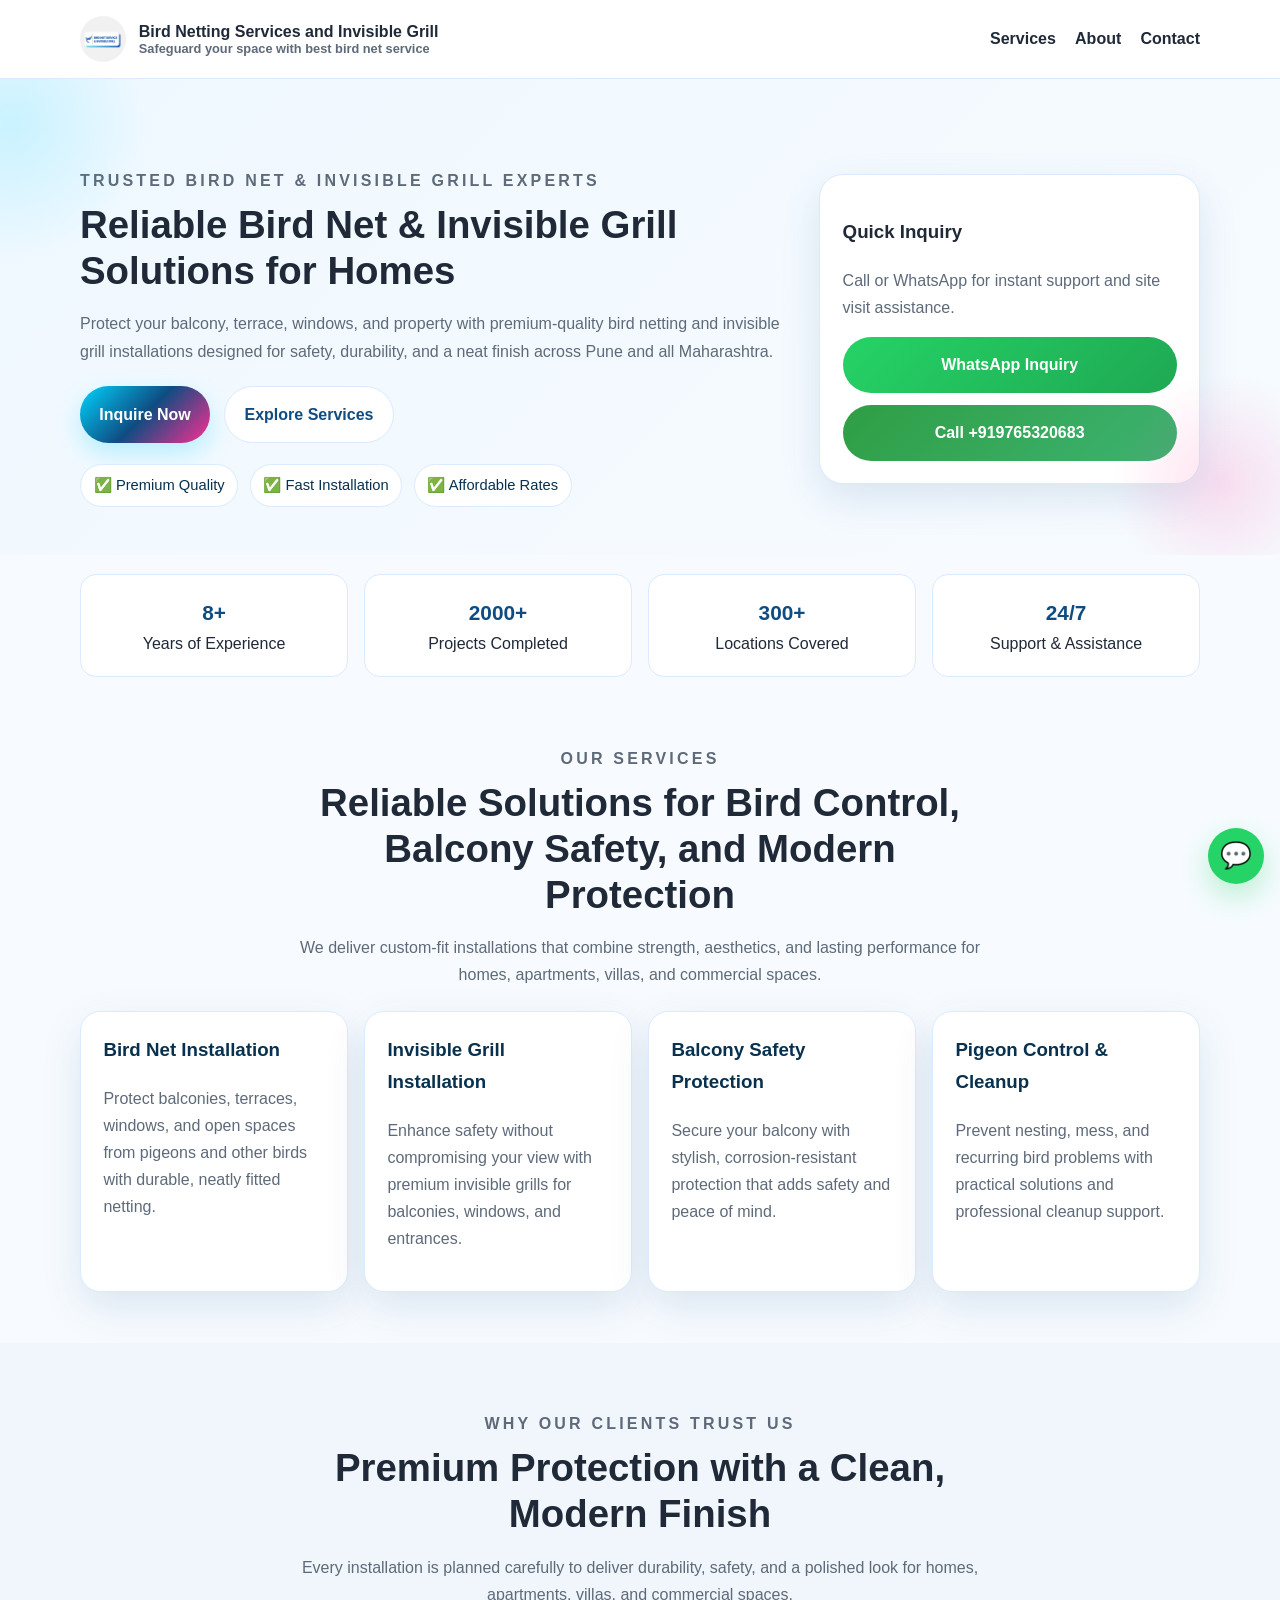
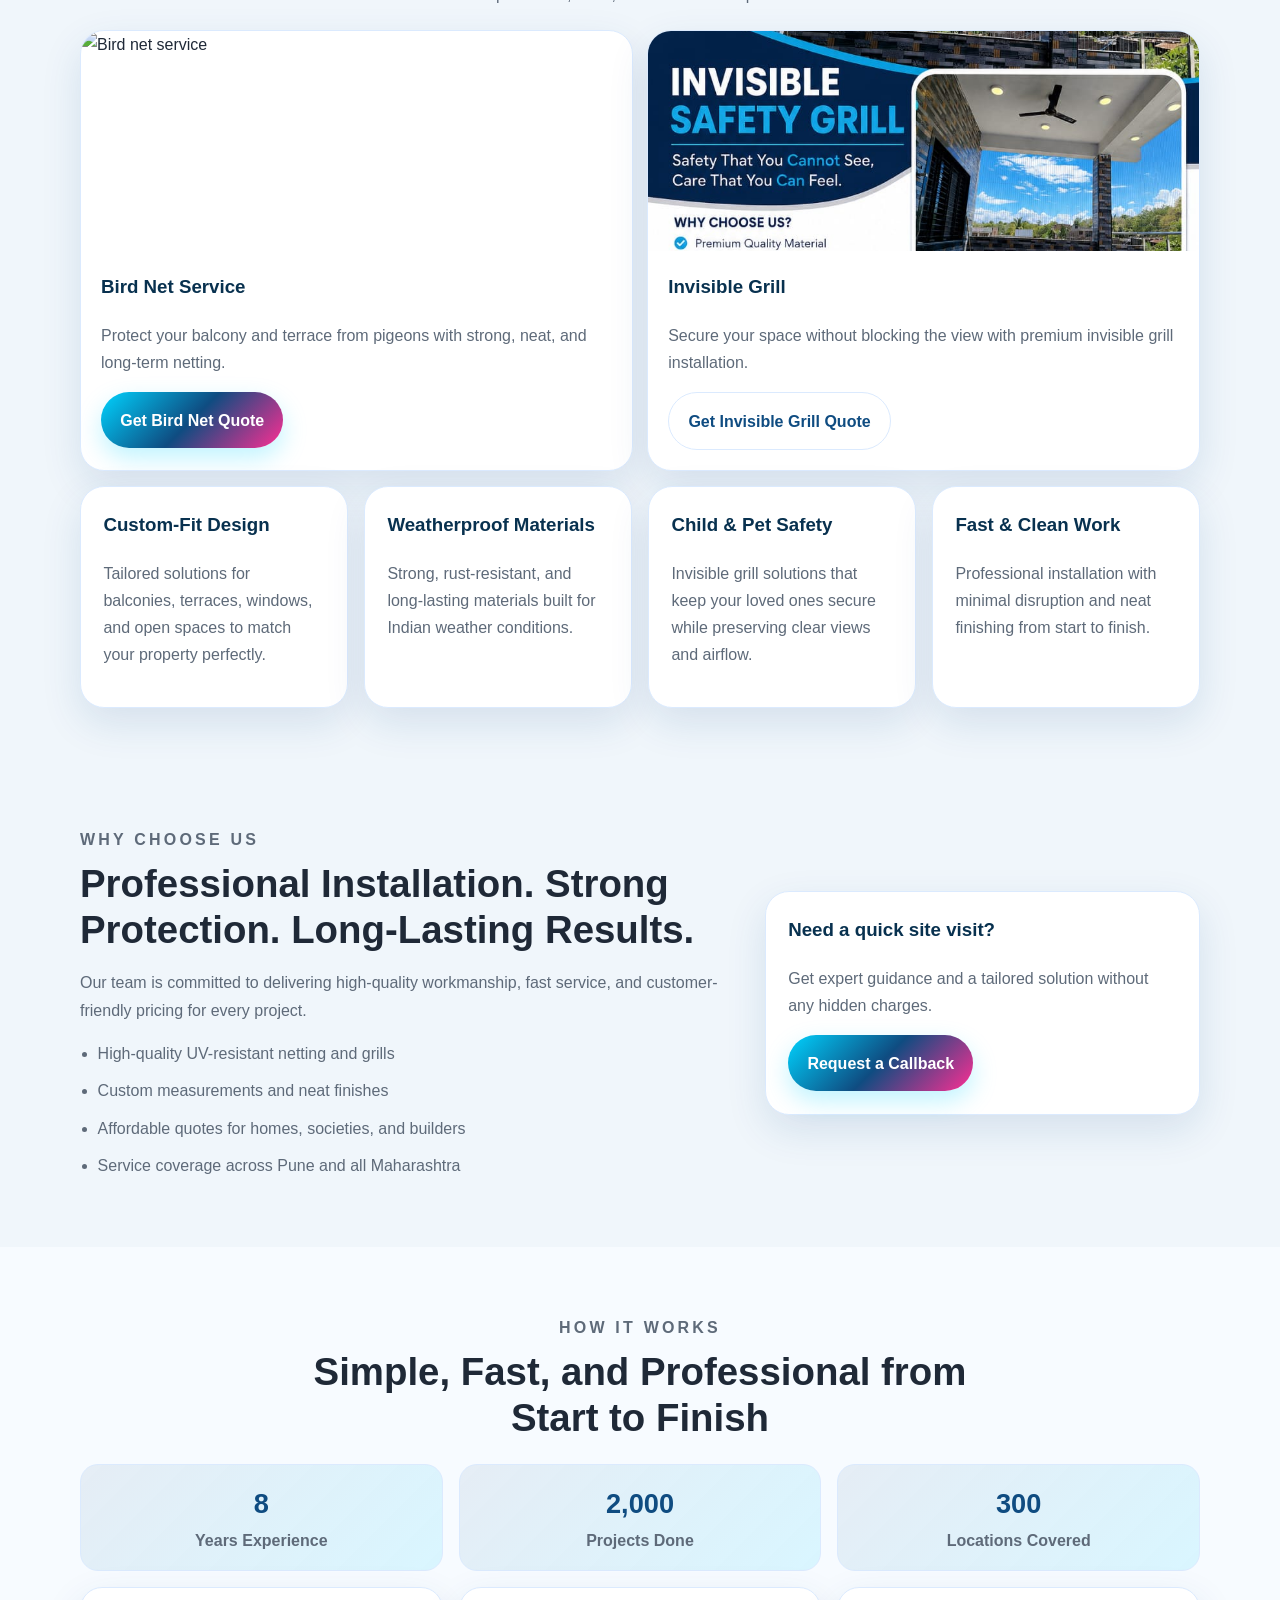
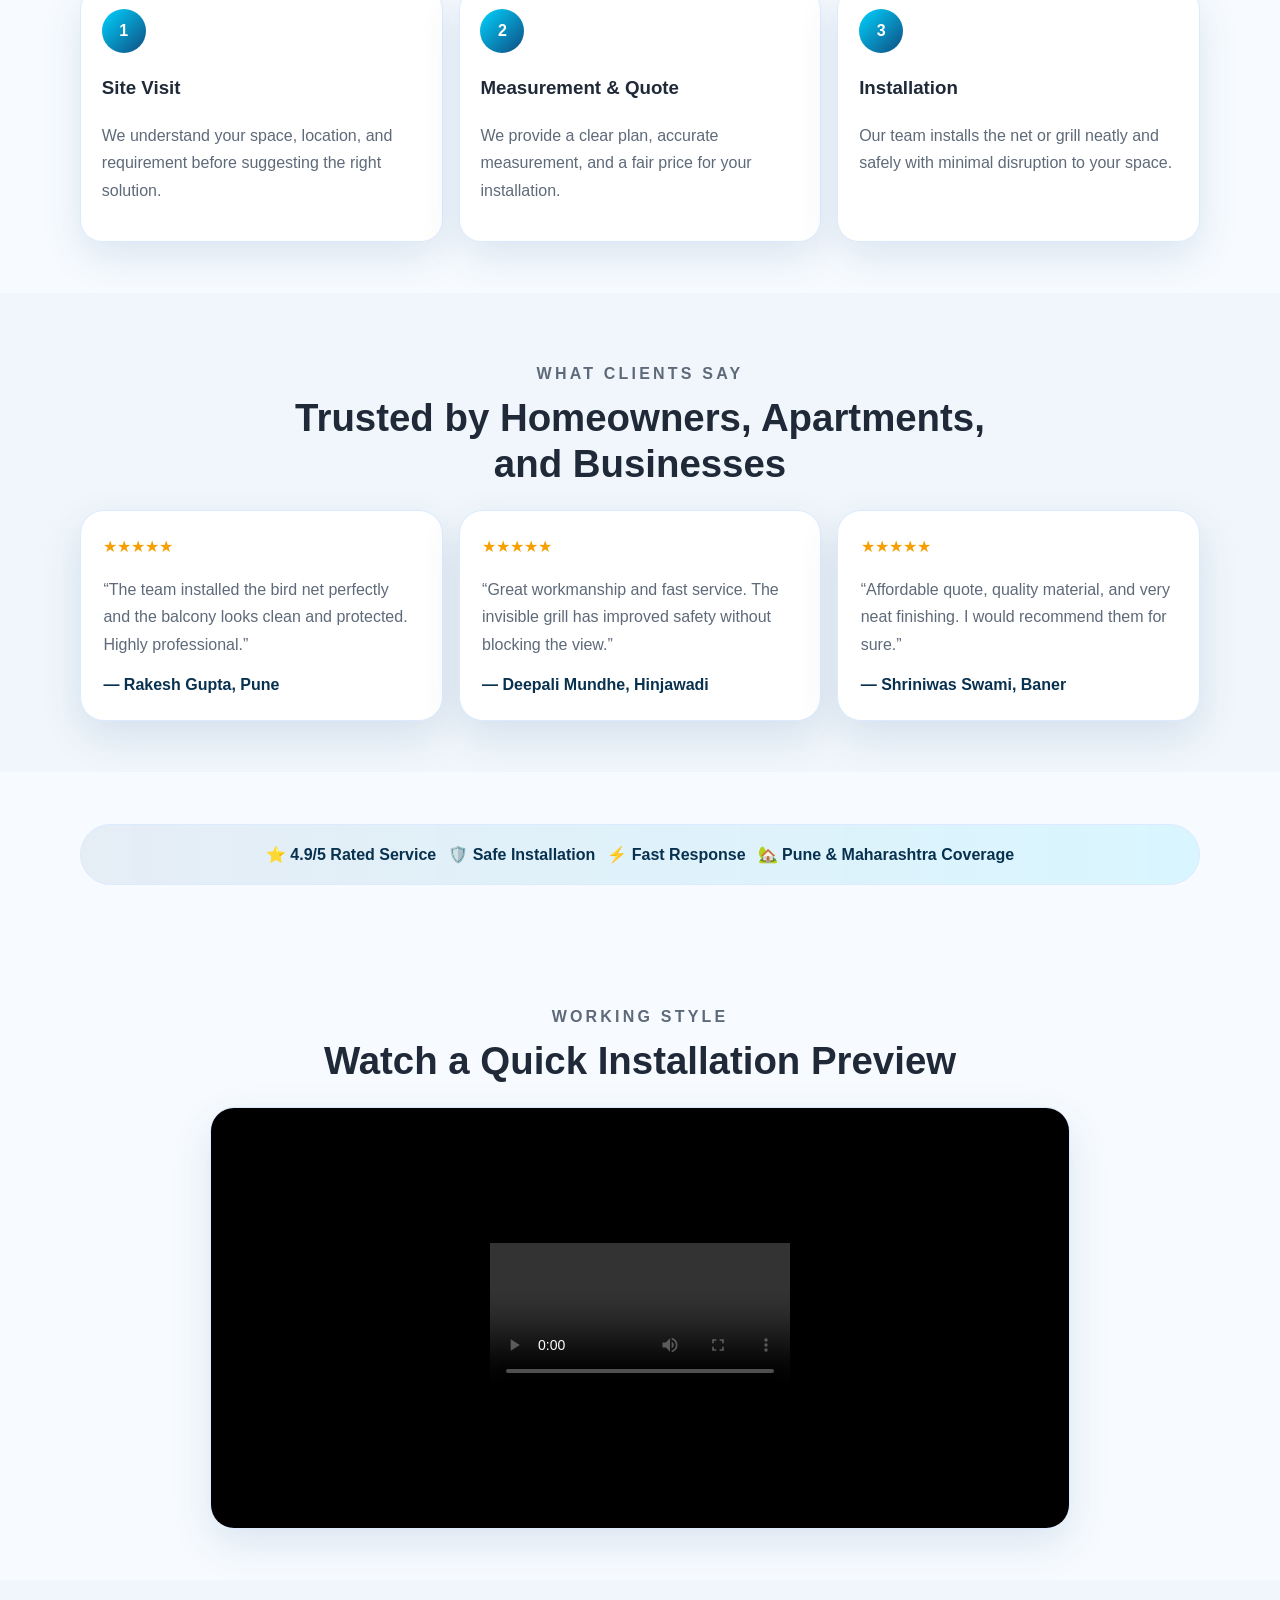
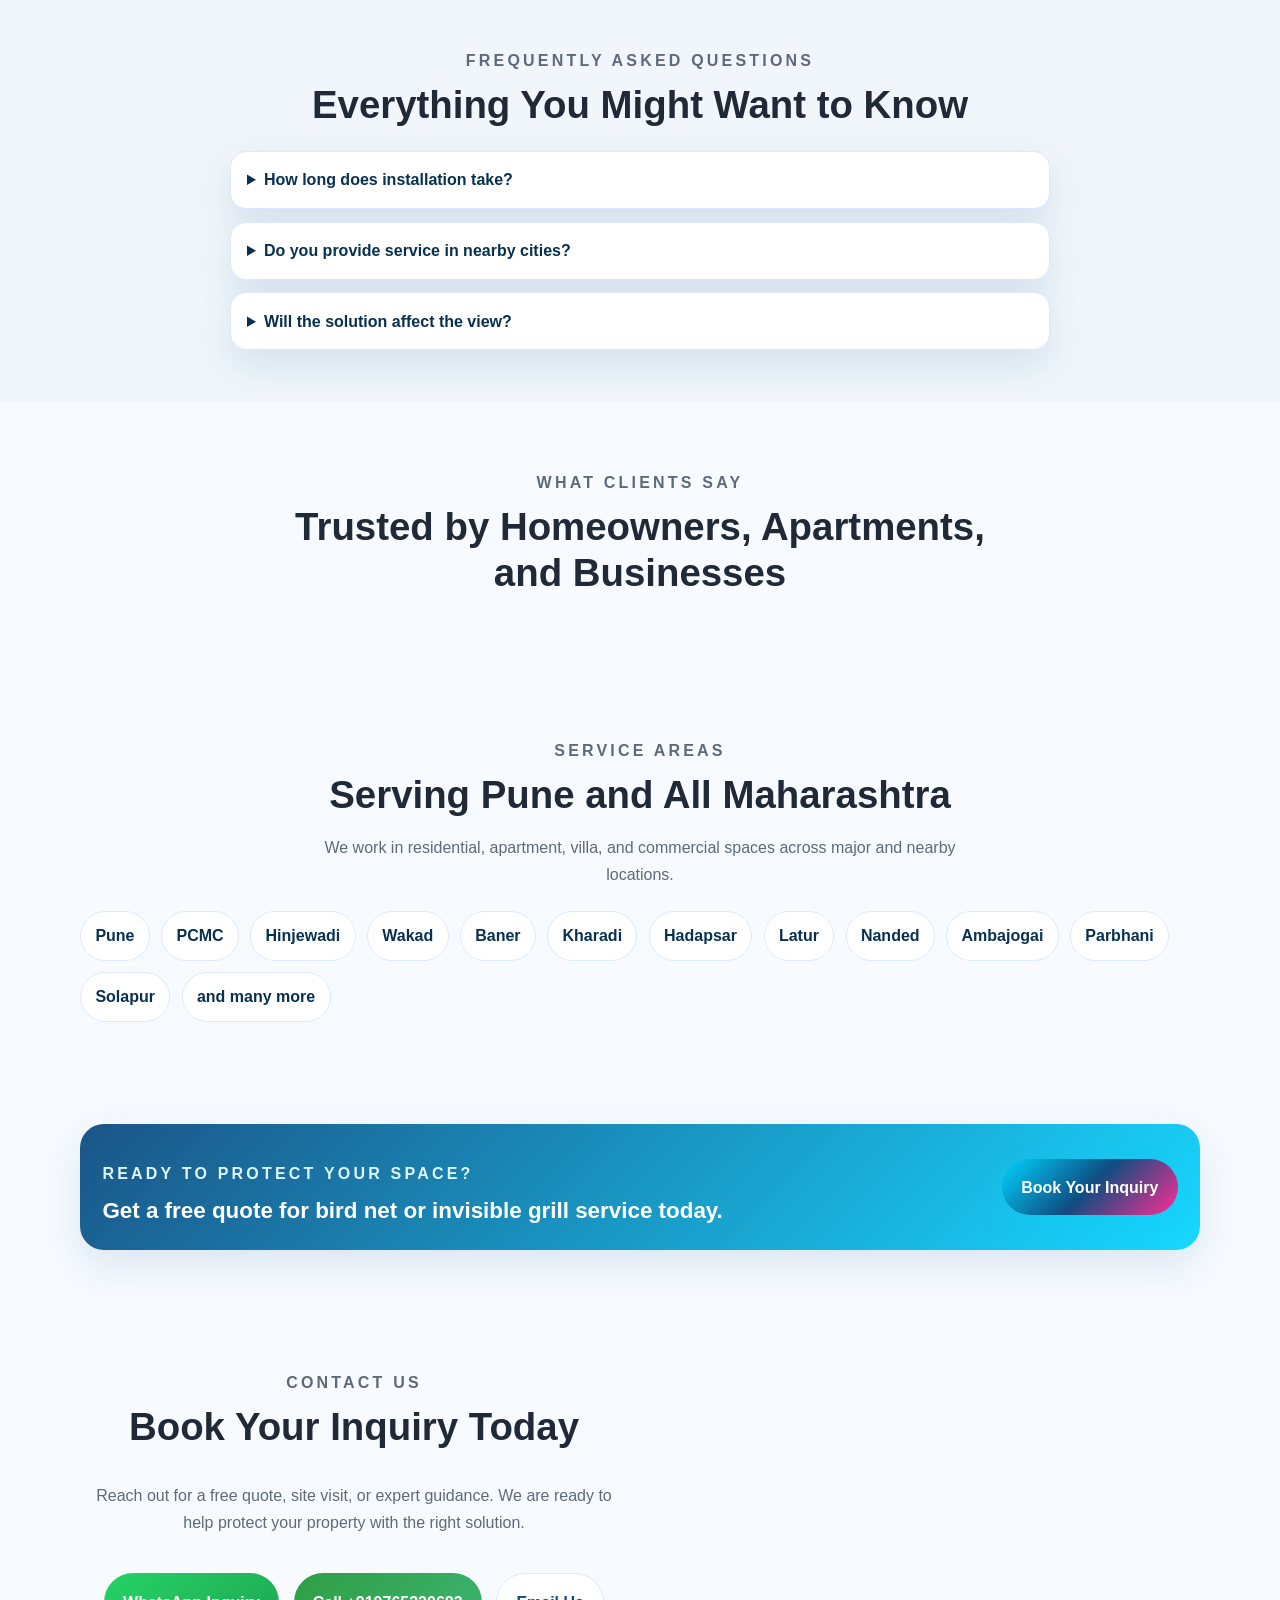
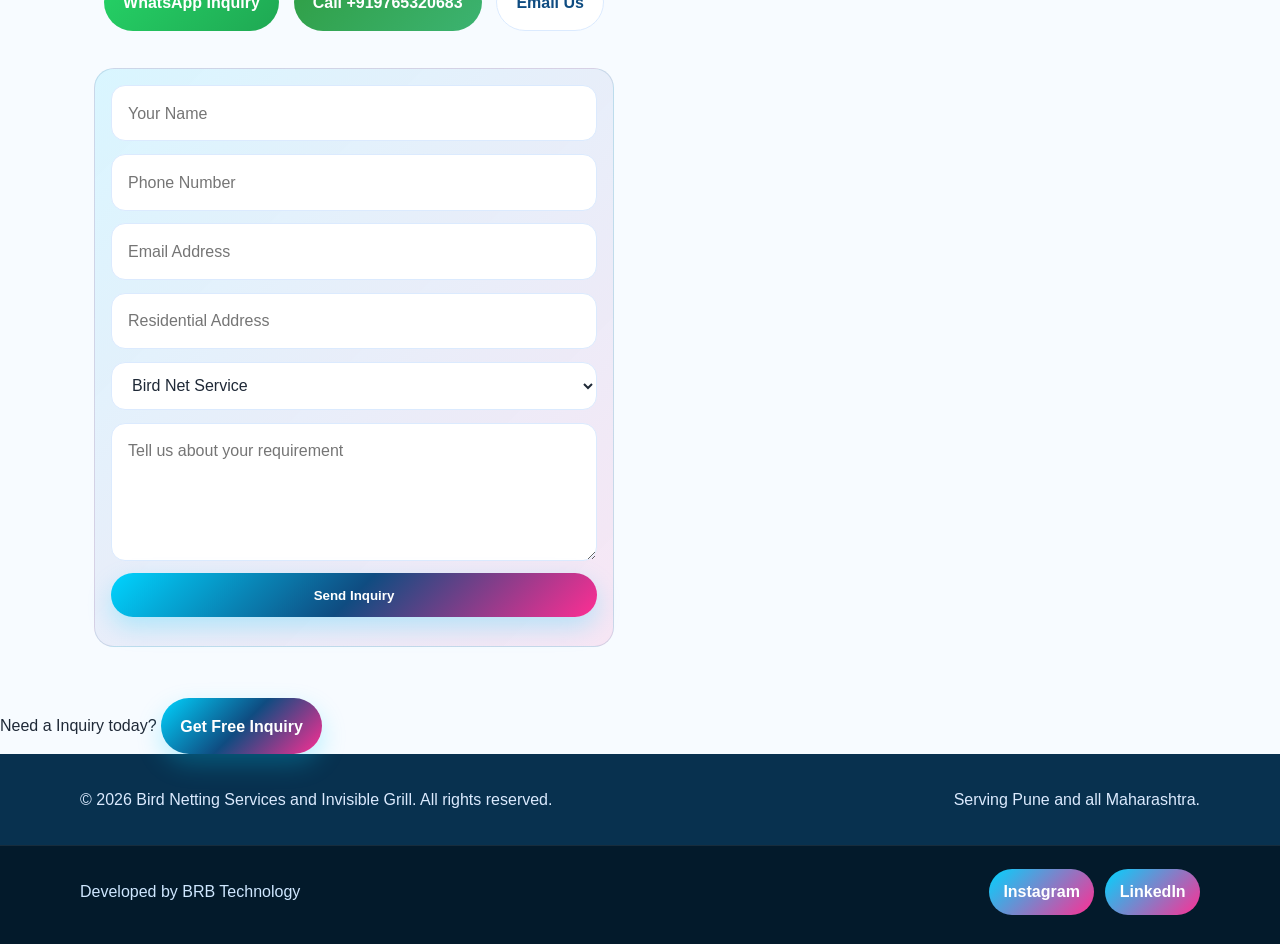
==== index.html @ 7aa19bd2 "Add files via upload" ====
<!DOCTYPE html>
<html lang="en">
  <head>
    <meta charset="UTF-8" />
    <meta name="viewport" content="width=device-width, initial-scale=1.0" />
    <meta
      name="description"
      content="Professional Bird Net Services and Invisible Grill Services in Pune and all Maharashtra. Safe, durable, and affordable bird control and balcony protection solutions."
    />
    <meta
      name="keywords"
      content="bird net services pune, invisible grill services pune, bird netting, invisible grill, pigeon control, balcony safety, maharashtra"
    />
    <meta name="theme-color" content="#0f4c81" />
    <link rel="canonical" href="https://yourbusiness.com/" />
    <title>Bird Net & Invisible Grill Services in Pune | Safe Balcony & Property Protection</title>
    <link rel="stylesheet" href="styles.css" />
    <script type="application/ld+json">
      {
        "@context": "https://schema.org",
        "@type": "LocalBusiness",
        "name": "Bird Netting Services and Invisible Grill",
        "description": "Professional bird net and invisible grill services for homes, apartments, balconies, and commercial properties in Pune and across Maharashtra.",
        "url": "https://birdnetservices.com/",
        "telephone": "+919765320683",
        "areaServed": ["Pune", "Maharashtra"],
        "serviceType": ["Bird Net Services", "Invisible Grill Services", "Balcony Safety", "Pigeon Control"],
        "address": {
          "@type": "Indigo Wing flat no.410,Prism City Charholi Bk. Pune",
          "addressLocality": "Pune",
          "addressRegion": "Maharashtra",
          "addressCountry": "India"
        }
      }
    </script>
  </head>
  <body>
    <header class="site-header">
      <div class="container nav-wrap">
        <a href="#home" class="brand">
          <span class="brand-logo">
    <img src="images/logo.jpeg" alt="Bird Net Service & Invisible Grill Logo" style="max-height: 50px; width: auto;">
</span>
          <span>
            <strong data-company-name>Bird Netting Services and Invisible Grill</strong>
            <small data-company-tagline>Safeguard your space with best bird net service</small>
          </span>
        </a>
        <button class="nav-toggle" aria-label="Toggle navigation" aria-expanded="false">
          <span></span><span></span><span></span>
        </button>
        <nav class="site-nav">
          <a class="nav-link" href="services.html">Services</a>
          <a class="nav-link" href="about.html">About</a>
          <a class="nav-link" href="#contact">Contact</a>
        </nav>
      </div>
    </header>

    <main id="home">
      <section class="hero">
        <div class="container hero-grid">
          <div class="hero-content">
            <p class="eyebrow">Trusted Bird Net & Invisible Grill Experts</p>
            <h1>Reliable Bird Net & Invisible Grill Solutions for Homes</h1>
            <p>
              Protect your balcony, terrace, windows, and property with premium-quality bird netting and invisible grill installations designed for safety, durability, and a neat finish across Pune and all Maharashtra.
            </p>
            <div class="hero-actions">
              <a class="btn btn-primary" href="#contact">Inquire Now</a>
              <a class="btn btn-secondary" href="#services">Explore Services</a>
            </div>
            <div class="hero-badges">
              <span>✅ Premium Quality</span>
              <span>✅ Fast Installation</span>
              <span>✅ Affordable Rates</span>
            </div>
          </div>
          <div class="hero-card">
            <h3>Quick Inquiry</h3>
            <p>Call or WhatsApp for instant support and site visit assistance.</p>
            <div class="hero-cta-stack">
              <a class="btn btn-whatsapp" href="https://wa.link/309zy7" data-whatsapp-link>WhatsApp Inquiry</a>
              <a class="btn btn-call" href="tel:+919765320683" data-phone-link>Call Now</a>
            </div>
          </div>
        </div>
      </section>

      <section class="stats">
        <div class="container stats-grid">
          <div>
            <strong>8+</strong>
            <span>Years of Experience</span>
          </div>
          <div>
            <strong>2000+</strong>
            <span>Projects Completed</span>
          </div>
          <div>
            <strong>300+</strong>
            <span>Locations Covered</span>
          </div>
          <div>
            <strong>24/7</strong>
            <span>Support & Assistance</span>
          </div>
        </div>
      </section>

      <section class="section" id="services">
        <div class="container">
          <div class="section-head">
            <p class="eyebrow">Our Services</p>
            <h2>Reliable Solutions for Bird Control, Balcony Safety, and Modern Protection</h2>
            <p>We deliver custom-fit installations that combine strength, aesthetics, and lasting performance for homes, apartments, villas, and commercial spaces.</p>
          </div>
          <div class="card-grid">
            <article class="card">
              <h3>Bird Net Installation</h3>
              <p>Protect balconies, terraces, windows, and open spaces from pigeons and other birds with durable, neatly fitted netting.</p>
            </article>
            <article class="card">
              <h3>Invisible Grill Installation</h3>
              <p>Enhance safety without compromising your view with premium invisible grills for balconies, windows, and entrances.</p>
            </article>
            <article class="card">
              <h3>Balcony Safety Protection</h3>
              <p>Secure your balcony with stylish, corrosion-resistant protection that adds safety and peace of mind.</p>
            </article>
            <article class="card">
              <h3>Pigeon Control & Cleanup</h3>
              <p>Prevent nesting, mess, and recurring bird problems with practical solutions and professional cleanup support.</p>
            </article>
          </div>
        </div>
      </section>

      <section class="section alt-bg" id="benefits">
        <div class="container">
          <div class="section-head">
            <p class="eyebrow">Why Our Clients Trust Us</p>
            <h2>Premium Protection with a Clean, Modern Finish</h2>
            <p>Every installation is planned carefully to deliver durability, safety, and a polished look for homes, apartments, villas, and commercial spaces.</p>
          </div>
          <div class="promo-grid">
            <article class="promo-card">
              <img src="images/bird4.jprg" alt="Bird net service" />
              <div class="promo-body">
                <h3>Bird Net Service</h3>
                <p>Protect your balcony and terrace from pigeons with strong, neat, and long-term netting.</p>
                <a class="btn btn-primary action-link" href="#contact">Get Bird Net Quote</a>
              </div>
            </article>
            <article class="promo-card">
              <img src="images/invisible4.jpeg" alt="Invisible grill service" />
              <div class="promo-body">
                <h3>Invisible Grill</h3>
                <p>Secure your space without blocking the view with premium invisible grill installation.</p>
                <a class="btn btn-secondary action-link" href="#contact">Get Invisible Grill Quote</a>
              </div>
            </article>
          </div>
          <div class="benefit-grid">
            <article class="benefit-card">
              <h3>Custom-Fit Design</h3>
              <p>Tailored solutions for balconies, terraces, windows, and open spaces to match your property perfectly.</p>
            </article>
            <article class="benefit-card">
              <h3>Weatherproof Materials</h3>
              <p>Strong, rust-resistant, and long-lasting materials built for Indian weather conditions.</p>
            </article>
            <article class="benefit-card">
              <h3>Child & Pet Safety</h3>
              <p>Invisible grill solutions that keep your loved ones secure while preserving clear views and airflow.</p>
            </article>
            <article class="benefit-card">
              <h3>Fast & Clean Work</h3>
              <p>Professional installation with minimal disruption and neat finishing from start to finish.</p>
            </article>
          </div>
        </div>
      </section>

      <section class="section alt-bg" id="about">
        <div class="container about-grid">
          <div>
            <p class="eyebrow">Why Choose Us</p>
            <h2>Professional Installation. Strong Protection. Long-Lasting Results.</h2>
            <p>
              Our team is committed to delivering high-quality workmanship, fast service, and customer-friendly pricing for every project.
            </p>
            <ul class="check-list">
              <li>High-quality UV-resistant netting and grills</li>
              <li>Custom measurements and neat finishes</li>
              <li>Affordable quotes for homes, societies, and builders</li>
              <li>Service coverage across Pune and all Maharashtra</li>
            </ul>
          </div>
          <div class="feature-box">
            <h3>Need a quick site visit?</h3>
            <p>Get expert guidance and a tailored solution without any hidden charges.</p>
            <a class="btn btn-primary" href="#contact">Request a Callback</a>
          </div>
        </div>
      </section>

      <section class="section">
        <div class="container">
          <div class="section-head">
            <p class="eyebrow">How It Works</p>
            <h2>Simple, Fast, and Professional from Start to Finish</h2>
          </div>
          <div class="counter-strip">
            <div class="counter-card">
              <strong data-count="8">0</strong>
              <span>Years Experience</span>
            </div>
            <div class="counter-card">
              <strong data-count="2000">0</strong>
              <span>Projects Done</span>
            </div>
            <div class="counter-card">
              <strong data-count="300">0</strong>
              <span>Locations Covered</span>
            </div>
          </div>
          <div class="steps-grid">
            <article class="step-card">
              <div class="step-number">1</div>
              <h3>Site Visit</h3>
              <p>We understand your space, location, and requirement before suggesting the right solution.</p>
            </article>
            <article class="step-card">
              <div class="step-number">2</div>
              <h3>Measurement & Quote</h3>
              <p>We provide a clear plan, accurate measurement, and a fair price for your installation.</p>
            </article>
            <article class="step-card">
              <div class="step-number">3</div>
              <h3>Installation</h3>
              <p>Our team installs the net or grill neatly and safely with minimal disruption to your space.</p>
            </article>
          </div>
        </div>
      </section>

      <section class="section alt-bg">
        <div class="container">
          <div class="section-head">
            <p class="eyebrow">What Clients Say</p>
            <h2>Trusted by Homeowners, Apartments, and Businesses</h2>
          </div>
          <div class="testimonial-grid">
            <article class="testimonial-card">
              <div class="rating">★★★★★</div>
              <p>“The team installed the bird net perfectly and the balcony looks clean and protected. Highly professional.”</p>
              <strong>— Rakesh Gupta, Pune</strong>
            </article>
            <article class="testimonial-card">
              <div class="rating">★★★★★</div>
              <p>“Great workmanship and fast service. The invisible grill has improved safety without blocking the view.”</p>
              <strong>— Deepali Mundhe, Hinjawadi</strong>
            </article>
            <article class="testimonial-card">
              <div class="rating">★★★★★</div>
              <p>“Affordable quote, quality material, and very neat finishing. I would recommend them for sure.”</p>
              <strong>— Shriniwas Swami, Baner</strong>
            </article>
          </div>
        </div>
      </section>

      <section class="section">
        <div class="container">
          <div class="trust-strip">
            <span>⭐ 4.9/5 Rated Service</span>
            <span>🛡️ Safe Installation</span>
            <span>⚡ Fast Response</span>
            <span>🏡 Pune & Maharashtra Coverage</span>
          </div>
        </div>
      </section>

      <section class="section">
        <div class="container">
          <div class="section-head">
            <p class="eyebrow">Working Style</p>
            <h2>Watch a Quick Installation Preview</h2>
          </div>
          <div class="video-card">
            <iframe src="images/invisible.mp4" title="Invisible Grill installation preview" loading="lazy" allowfullscreen></iframe>
          </div>
        </div>
      </section>

      <section class="section alt-bg">
        <div class="container">
          <div class="section-head">
            <p class="eyebrow">Frequently Asked Questions</p>
            <h2>Everything You Might Want to Know</h2>
          </div>
          <div class="faq-list">
            <details>
              <summary>How long does installation take?</summary>
              <p>Most installations are completed within a few hours depending on the size and type of property.</p>
            </details>
            <details>
              <summary>Do you provide service in nearby cities?</summary>
              <p>Yes, we serve Pune,Latur,nanded,Mumbai,ambajogai,Parbhani and multiple locations across Maharashtra.</p>
            </details>
            <details>
              <summary>Will the solution affect the view?</summary>
              <p>Our invisible grill options are designed to preserve visibility while enhancing safety and protection.</p>
            </details>
          </div>
        </div>
      </section>

      <section class="section">
        <div class="container">
          <div class="section-head">
            <p class="eyebrow">What Clients Say</p>
            <h2>Trusted by Homeowners, Apartments, and Businesses</h2>
          </div>
        </div>
      </section>

      <section class="section" id="areas">
        <div class="container">
          <div class="section-head">
            <p class="eyebrow">Service Areas</p>
            <h2>Serving Pune and All Maharashtra</h2>
            <p>We work in residential, apartment, villa, and commercial spaces across major and nearby locations.</p>
          </div>
          <div class="pill-list" role="list" aria-label="Service locations">
            <a href="https://www.google.com/maps/search/Pune+Maharashtra+India" target="_blank" rel="noopener noreferrer">Pune</a>
            <a href="https://www.google.com/maps/search/Pimpri+Chinchwad+Maharashtra+India" target="_blank" rel="noopener noreferrer">PCMC</a>
            <a href="https://www.google.com/maps/search/Hinjewadi+Pune+Maharashtra+India" target="_blank" rel="noopener noreferrer">Hinjewadi</a>
            <a href="https://www.google.com/maps/search/Wakad+Pune+Maharashtra+India" target="_blank" rel="noopener noreferrer">Wakad</a>
            <a href="https://www.google.com/maps/search/Baner+Pune+Maharashtra+India" target="_blank" rel="noopener noreferrer">Baner</a>
            <a href="https://www.google.com/maps/search/Kharadi+Pune+Maharashtra+India" target="_blank" rel="noopener noreferrer">Kharadi</a>
            <a href="https://www.google.com/maps/search/Hadapsar+Pune+Maharashtra+India" target="_blank" rel="noopener noreferrer">Hadapsar</a>
            <a href="https://www.google.com/maps/search/Latur+Maharashtra+India" target="_blank" rel="noopener noreferrer">Latur</a>
            <a href="https://www.google.com/maps/search/Nanded+Maharashtra+India" target="_blank" rel="noopener noreferrer">Nanded</a>
            <a href="https://www.google.com/maps/search/Ambajogai+Maharashtra+India" target="_blank" rel="noopener noreferrer">Ambajogai</a>
            <a href="https://www.google.com/maps/search/Parbhani+Maharashtra+India" target="_blank" rel="noopener noreferrer">Parbhani</a>
            <a href="https://www.google.com/maps/search/Solapur+Maharashtra+India" target="_blank" rel="noopener noreferrer">Solapur</a>
            <a href="https://www.google.com/maps/search/Maharashtra+India" target="_blank" rel="noopener noreferrer">and many more</a>
          </div>
        </div>
      </section>

      <section class="section">
        <div class="container">
          <div class="cta-banner">
            <div>
              <p class="eyebrow">Ready to Protect Your Space?</p>
              <h3>Get a free quote for bird net or invisible grill service today.</h3>
            </div>
            <a class="btn btn-primary" href="#contact">Book Your Inquiry</a>
          </div>
        </div>
      </section>

      <section class="section contact-section" id="contact">
        <div class="container contact-grid">
          <div class="contact-content">
            <p class="eyebrow">Contact Us</p>
            <h2>Book Your Inquiry Today</h2>
            <p>Reach out for a free quote, site visit, or expert guidance. We are ready to help protect your property with the right solution.</p>
            <div class="contact-actions">
              <a class="btn btn-whatsapp action-link" href="https://wa.link/309zy7" data-whatsapp-link>WhatsApp Inquiry</a>
              <a class="btn btn-call action-link" href="tel:+919765320683" data-phone-link>Call Now</a>
              <a class="btn btn-secondary action-link" href="mailto:absbirdnetting@gmail.com" data-email-link>Email Us</a>
            </div>
            <form class="inquiry-form" id="inquiry-form">
              <input type="text" name="name" placeholder="Your Name" required />
              <input type="tel" name="phone" placeholder="Phone Number" required />
              <input type="email" name="email" placeholder="Email Address" />
              <input type="text" name="address" placeholder="Residential Address" />
              <select name="service">
                <option value="Bird Net Service">Bird Net Service</option>
                <option value="Invisible Grill Service">Invisible Grill Service</option>
                <option value="Balcony Safety">Balcony Safety</option>
                <option value="Other">Other</option>
              </select>
              <textarea name="message" rows="4" placeholder="Tell us about your requirement"></textarea>
              <button type="submit" class="btn btn-primary">Send Inquiry</button>
              <p class="form-message" id="form-message"></p>
            </form>
          </div>
          <div class="map-card">
            <iframe
              title="Map location"
              src="https://www.google.com/maps?q=Pune,Maharashtra,India&output=embed"
              loading="lazy"
              referrerpolicy="no-referrer-when-downgrade"
            ></iframe>
          </div>
        </div>
      </section>
    </main>

    <div class="sticky-inquiry-bar">
      <span>Need a Inquiry today?</span>
      <a class="btn btn-primary" href="#contact">Get Free Inquiry</a>
    </div>

    <footer class="site-footer">
      <div class="container footer-wrap">
        <p>© <span id="year"></span> <span data-company-name>Bird Netting Services and Invisible Grill</span>. All rights reserved.</p>
        <p>Serving Pune and all Maharashtra.</p>
      </div>
    </footer>

    <footer class="dev-footer">
      <div class="container">
        <p>Developed by BRB Technology</p>
        <div class="dev-links">
          <a href="https://www.instagram.com/vijaykumarbade11?igsh=YzZrcXF1bXB2cXJj
" target="_blank" rel="noopener noreferrer">Instagram</a>
          <a href="https://www.linkedin.com/in/vijaykumar-bade-938192392?utm_source=share_via&utm_content=profile&utm_medium=member_android" target="_blank" rel="noopener noreferrer">LinkedIn</a>
        </div>
      </div>
    </footer>

    <a class="floating-action" href="https://wa.link/309zy7" data-whatsapp-link aria-label="WhatsApp inquiry">💬</a>

    <script src="script.js"></script>
  </body>
</html>
---- styles.css ----
:root {
  --primary: #0f4c81;
  --primary-dark: #08314f;
  --accent: #2f9e44;
  --secondary: #00d4ff;
  --tertiary: #ff2e93;
  --text: #1f2937;
  --muted: #5e6a79;
  --bg: #f7fbff;
  --surface: #ffffff;
  --border: #dbeafe;
  --shadow: 0 15px 40px rgba(15, 76, 129, 0.12);
}

* {
  box-sizing: border-box;
}

html {
  scroll-behavior: smooth;
}

body {
  margin: 0;
  font-family: Arial, Helvetica, sans-serif;
  color: var(--text);
  background: var(--bg);
  line-height: 1.7;
  overflow-x: hidden;
}

a {
  color: inherit;
  text-decoration: none;
}

img,
iframe {
  max-width: 100%;
  display: block;
}

.container {
  width: min(1120px, calc(100% - 2rem));
  margin: 0 auto;
}

.site-header {
  position: sticky;
  top: 0;
  z-index: 1000;
  background: rgba(255, 255, 255, 0.95);
  backdrop-filter: blur(10px);
  border-bottom: 1px solid var(--border);
}

.nav-wrap {
  display: flex;
  align-items: center;
  justify-content: space-between;
  padding: 1rem 0;
}

.brand {
  display: flex;
  align-items: center;
  gap: 0.8rem;
  font-weight: 700;
}

.brand-logo {
  display: grid;
  place-items: center;
  width: 46px;
  height: 46px;
  border-radius: 50%;
  background: linear-gradient(135deg, var(--primary), var(--accent));
  color: #fff;
  font-size: 0.95rem;
  overflow: hidden;
}

.brand-logo img {
  width: 100%;
  height: 100%;
  object-fit: cover;
}

.brand span {
  display: flex;
  flex-direction: column;
  line-height: 1.2;
}

.brand small {
  color: var(--muted);
  font-size: 0.8rem;
}

.site-nav {
  display: flex;
  gap: 1.2rem;
  font-weight: 600;
}

.site-nav a:hover {
  color: var(--primary);
}

.nav-toggle {
  display: none;
  border: 0;
  background: none;
  flex-direction: column;
  gap: 4px;
  cursor: pointer;
}

.nav-toggle span {
  width: 24px;
  height: 2px;
  background: var(--text);
}

.hero {
  padding: 4.5rem 0 3rem;
  background: linear-gradient(135deg, #eff8ff 0%, #f7fbff 100%);
  position: relative;
  overflow: hidden;
  animation: fadeUp 0.9s ease both;
}

.hero::before {
  content: '';
  position: absolute;
  inset: -20% auto auto -10%;
  width: 280px;
  height: 280px;
  border-radius: 50%;
  background: radial-gradient(circle, rgba(0, 212, 255, 0.16), transparent 70%);
  animation: floatOrb 8s ease-in-out infinite;
}

.hero::after {
  content: '';
  position: absolute;
  right: -4%;
  bottom: -8%;
  width: 220px;
  height: 220px;
  border-radius: 50%;
  background: radial-gradient(circle, rgba(255, 46, 147, 0.14), transparent 70%);
  animation: floatOrb 10s ease-in-out infinite reverse;
}

.inner-hero {
  padding: 3.2rem 0 2.4rem;
}

.hero-grid {
  display: grid;
  grid-template-columns: 1.3fr 0.7fr;
  gap: 2rem;
  align-items: center;
}

.eyebrow {
  text-transform: uppercase;
  letter-spacing: 0.2em;
  font-size: 0.82rem;
  font-weight: 700;
  color: var(--primary);
  margin-bottom: 0.5rem;
}

.hero h1,
.section h2,
.about-grid h2,
.contact-section h2 {
  font-size: clamp(1.8rem, 3vw, 2.8rem);
  line-height: 1.2;
  margin: 0 0 1rem;
}

.hero p,
.section p,
.about-grid p,
.contact-section p {
  color: var(--muted);
  font-size: 1rem;
}

.hero-actions,
.contact-actions {
  display: flex;
  flex-wrap: wrap;
  gap: 0.9rem;
  margin: 1.3rem 0;
}

.hero-cta-stack {
  display: flex;
  flex-direction: column;
  gap: 0.75rem;
  margin-top: 0.5rem;
}

.btn {
  display: inline-flex;
  align-items: center;
  justify-content: center;
  border-radius: 999px;
  padding: 0.9rem 1.2rem;
  font-weight: 700;
  transition: transform 0.2s ease, box-shadow 0.2s ease;
  border: none;
  cursor: pointer;
}

.btn:hover {
  transform: translateY(-2px) scale(1.01);
  box-shadow: 0 10px 20px rgba(15, 76, 129, 0.2);
}

.btn:active {
  transform: scale(0.98);
}

.action-link,
.nav-link {
  position: relative;
  overflow: hidden;
}

.action-link::after,
.nav-link::after {
  content: '';
  position: absolute;
  inset: 0;
  background: linear-gradient(90deg, transparent, rgba(255,255,255,0.3), transparent);
  transform: translateX(-100%);
  transition: transform 0.45s ease;
}

.action-link:hover::after,
.nav-link:hover::after {
  transform: translateX(100%);
}

.btn.is-clicked {
  transform: scale(0.97);
  box-shadow: inset 0 0 0 2px rgba(255,255,255,0.3);
}

.btn-primary {
  background: linear-gradient(135deg, var(--secondary), var(--primary), var(--tertiary));
  color: #fff;
  box-shadow: 0 10px 24px rgba(0, 212, 255, 0.25);
}

.btn-secondary {
  background: #fff;
  color: var(--primary);
  border: 1px solid var(--border);
}

.btn-whatsapp {
  background: linear-gradient(135deg, #25d366, #1fa853);
  color: #fff;
}

.btn-call {
  background: linear-gradient(135deg, var(--accent), #3cb371);
  color: #fff;
}

.hero-badges {
  display: flex;
  flex-wrap: wrap;
  gap: 0.7rem;
  margin-top: 1rem;
}

.hero-badges span {
  border: 1px solid var(--border);
  border-radius: 999px;
  padding: 0.5rem 0.8rem;
  background: #fff;
  color: var(--primary-dark);
  font-size: 0.92rem;
}

.hero-card,
.feature-box,
.map-card,
.benefit-card,
.testimonial-card,
.promo-card,
.step-card,
.compare-card,
.photo-card,
.card {
  background: var(--surface);
  border: 1px solid var(--border);
  border-radius: 24px;
  box-shadow: var(--shadow);
  padding: 1.4rem;
  opacity: 0;
  transform: translateY(24px);
  transition: opacity 0.6s ease, transform 0.6s ease;
}

.hero-card.is-visible,
.feature-box.is-visible,
.map-card.is-visible,
.benefit-card.is-visible,
.testimonial-card.is-visible,
.card.is-visible,
.promo-card.is-visible,
.step-card.is-visible,
.compare-card.is-visible,
.photo-card.is-visible {
  opacity: 1;
  transform: translateY(0);
}

.stats {
  padding: 1.2rem 0 0;
}

.stats-grid {
  display: grid;
  grid-template-columns: repeat(4, 1fr);
  gap: 1rem;
}

.stats-grid > div {
  background: #fff;
  border-radius: 16px;
  padding: 1.2rem;
  text-align: center;
  border: 1px solid var(--border);
}

.stats strong {
  display: block;
  font-size: 1.3rem;
  color: var(--primary);
}

.section {
  padding: 3.2rem 0;
}

.alt-bg {
  background: #f0f6fb;
}

.section-head {
  text-align: center;
  max-width: 690px;
  margin: 0 auto 1.4rem;
  animation: fadeUp 0.8s ease both;
}

.card-grid,
.benefit-grid,
.testimonial-grid {
  display: grid;
  gap: 1rem;
}

.card-grid {
  grid-template-columns: repeat(4, 1fr);
}

.benefit-grid {
  grid-template-columns: repeat(4, 1fr);
}

.steps-grid {
  display: grid;
  grid-template-columns: repeat(3, minmax(0, 1fr));
  gap: 1rem;
}

.step-card {
  background: var(--surface);
  border: 1px solid var(--border);
  border-radius: 22px;
  padding: 1.3rem;
  box-shadow: var(--shadow);
}

.step-number {
  width: 44px;
  height: 44px;
  border-radius: 50%;
  background: linear-gradient(135deg, var(--secondary), var(--primary));
  color: #fff;
  display: grid;
  place-items: center;
  font-weight: 700;
  margin-bottom: 0.8rem;
}

.photo-strip {
  display: grid;
  grid-template-columns: repeat(3, minmax(0, 1fr));
  gap: 0.9rem;
  margin: 0.4rem 0 1rem;
}

.photo-card {
  background: var(--surface);
  border: 1px solid var(--border);
  border-radius: 20px;
  overflow: hidden;
  box-shadow: var(--shadow);
}

.photo-card img {
  width: 100%;
  height: 220px;
  object-fit: cover;
}

.photo-card h3 {
  margin: 0.8rem 1rem 1rem;
  color: var(--primary-dark);
}

.promo-grid {
  display: grid;
  grid-template-columns: repeat(2, minmax(0, 1fr));
  gap: 0.9rem;
  margin-bottom: 0.9rem;
}

.promo-card {
  overflow: hidden;
  padding: 0;
}

.promo-card img {
  width: 100%;
  height: 220px;
  object-fit: cover;
}

.promo-body {
  padding: 1.25rem;
}

.testimonial-grid {
  grid-template-columns: repeat(3, 1fr);
}

.rating {
  color: #f59f00;
  font-size: 1rem;
  margin-bottom: 0.6rem;
}

.trust-strip {
  display: flex;
  flex-wrap: wrap;
  justify-content: center;
  gap: 0.75rem;
  padding: 1rem 1.2rem;
  border-radius: 999px;
  background: linear-gradient(90deg, rgba(15, 76, 129, 0.08), rgba(0, 212, 255, 0.12));
  border: 1px solid var(--border);
  color: var(--primary-dark);
  font-weight: 700;
}

.compare-grid {
  display: grid;
  grid-template-columns: repeat(2, minmax(0, 1fr));
  gap: 1rem;
}

.compare-card {
  background: var(--surface);
  border: 1px solid var(--border);
  border-radius: 22px;
  overflow: hidden;
  box-shadow: var(--shadow);
}

.compare-card img {
  width: 100%;
  height: 220px;
  object-fit: cover;
}

.compare-card h3 {
  margin: 0.8rem 1rem 1rem;
  color: var(--primary-dark);
}

.video-card {
  max-width: 860px;
  margin: 0 auto;
  border-radius: 24px;
  overflow: hidden;
  box-shadow: var(--shadow);
  border: 1px solid var(--border);
}

.video-card iframe {
  width: 100%;
  height: 420px;
  border: 0;
}

.cta-banner {
  display: flex;
  justify-content: space-between;
  align-items: center;
  gap: 1rem;
  padding: 1.25rem 1.4rem;
  border-radius: 24px;
  background: linear-gradient(135deg, rgba(15, 76, 129, 0.95), rgba(0, 212, 255, 0.9));
  color: #fff;
  box-shadow: var(--shadow);
}

.cta-banner h3 {
  margin: 0;
  font-size: clamp(1.1rem, 2vw, 1.4rem);
}

.cta-banner .eyebrow {
  color: #dff8ff;
  margin-bottom: 0.3rem;
}

.counter-strip {
  display: grid;
  grid-template-columns: repeat(3, minmax(0, 1fr));
  gap: 1rem;
  margin-bottom: 1rem;
}

.counter-card {
  text-align: center;
  padding: 1rem;
  border-radius: 18px;
  background: linear-gradient(135deg, rgba(15, 76, 129, 0.08), rgba(0, 212, 255, 0.12));
  border: 1px solid var(--border);
}

.counter-card strong {
  display: block;
  font-size: 1.7rem;
  color: var(--primary);
}

.counter-card span {
  color: var(--muted);
  font-weight: 600;
}

.sticky-quote-bar {
  position: sticky;
  bottom: 1rem;
  z-index: 1500;
  margin: 0 auto 1rem;
  width: min(1040px, calc(100% - 1.2rem));
  display: flex;
  justify-content: space-between;
  align-items: center;
  gap: 1rem;
  padding: 0.9rem 1rem;
  border-radius: 999px;
  background: rgba(8, 49, 79, 0.95);
  color: #fff;
  box-shadow: 0 14px 32px rgba(8, 49, 79, 0.28);
}

.sticky-quote-bar span {
  font-weight: 700;
}

.faq-list {
  display: grid;
  gap: 0.8rem;
  max-width: 820px;
  margin: 0 auto;
}

.faq-list details {
  background: var(--surface);
  border: 1px solid var(--border);
  border-radius: 16px;
  padding: 0.9rem 1rem;
  box-shadow: var(--shadow);
}

.faq-list summary {
  cursor: pointer;
  font-weight: 700;
  color: var(--primary-dark);
}

.faq-list p {
  margin: 0.6rem 0 0;
  color: var(--muted);
}

.card {
  background: var(--surface);
  padding: 1.4rem;
  border-radius: 20px;
  border: 1px solid var(--border);
  box-shadow: var(--shadow);
  opacity: 0;
  transform: translateY(24px);
  transition: opacity 0.6s ease, transform 0.6s ease;
}

.card:hover,
.benefit-card:hover,
.testimonial-card:hover,
.promo-card:hover,
.step-card:hover,
.compare-card:hover,
.photo-card:hover,
.feature-box:hover,
.hero-card:hover {
  transform: translateY(-4px);
  box-shadow: 0 18px 38px rgba(15, 76, 129, 0.16);
}

.card h3,
.feature-box h3,
.benefit-card h3,
.testimonial-card strong,
.promo-card h3 {
  margin-top: 0;
  color: var(--primary-dark);
}

.testimonial-card p {
  margin-bottom: 0.8rem;
}

.about-grid {
  display: grid;
  grid-template-columns: 1.2fr 0.8fr;
  gap: 2rem;
  align-items: center;
}

.check-list {
  padding-left: 1.1rem;
  color: var(--muted);
}

.check-list li {
  margin-bottom: 0.65rem;
}

.pill-list {
  display: flex;
  flex-wrap: wrap;
  gap: 0.7rem;
}

.pill-list a {
  display: inline-flex;
  align-items: center;
  padding: 0.65rem 0.9rem;
  border-radius: 999px;
  background: var(--surface);
  border: 1px solid var(--border);
  color: var(--primary-dark);
  font-weight: 600;
  transition: transform 0.2s ease, box-shadow 0.2s ease, border-color 0.2s ease;
}

.pill-list a:hover {
  transform: translateY(-2px);
  box-shadow: 0 8px 16px rgba(15, 76, 129, 0.12);
  border-color: var(--primary);
  color: var(--primary);
}

.contact-grid {
  display: grid;
  grid-template-columns: 1fr 1fr;
  gap: 1.5rem;
  align-items: center;
}

.contact-content {
  text-align: center;
  max-width: 620px;
  margin: 0 auto;
  display: flex;
  flex-direction: column;
  align-items: center;
}

.contact-content .eyebrow {
  justify-content: center;
}

.contact-actions {
  justify-content: center;
}

.map-card iframe,
.video-box iframe {
  width: 100%;
  height: 320px;
  border: 0;
  border-radius: 20px;
}

.video-box {
  margin-top: 1rem;
}

.gallery-grid {
  display: grid;
  grid-template-columns: repeat(3, 1fr);
  gap: 1rem;
}

.gallery-card {
  overflow: hidden;
  border-radius: 20px;
  border: 1px solid var(--border);
  box-shadow: var(--shadow);
  background: var(--surface);
}

.gallery-card img {
  width: 100%;
  height: 240px;
  object-fit: cover;
  transition: transform 0.4s ease;
}

.gallery-card:hover img {
  transform: scale(1.04);
}

.owner-card,
.editable-card {
  background: var(--surface);
  border: 1px solid var(--border);
  border-radius: 24px;
  box-shadow: var(--shadow);
  padding: 1.4rem;
}

.owner-photo {
  margin-bottom: 1rem;
  border-radius: 18px;
  overflow: hidden;
}

.owner-photo img {
  width: 100%;
  height: 260px;
  object-fit: cover;
}

.owner-role {
  color: var(--primary);
  font-weight: 700;
  margin-top: -0.2rem;
}

.inquiry-form {
  margin-top: 1rem;
  display: grid;
  gap: 0.8rem;
  padding: 1rem;
  width: min(100%, 520px);
  border-radius: 20px;
  background: linear-gradient(135deg, rgba(0, 212, 255, 0.12), rgba(255, 46, 147, 0.1));
  border: 1px solid rgba(15, 76, 129, 0.14);
}

.inquiry-form input,
.inquiry-form select,
.inquiry-form textarea {
  width: 100%;
  border: 1px solid var(--border);
  border-radius: 14px;
  padding: 0.85rem 1rem;
  font: inherit;
  color: var(--text);
  background: #fff;
}

.inquiry-form input:focus,
.inquiry-form select:focus,
.inquiry-form textarea:focus {
  outline: none;
  border-color: var(--secondary);
  box-shadow: 0 0 0 3px rgba(0, 212, 255, 0.15);
}

.form-message {
  margin: 0;
  font-weight: 600;
}

.site-footer {
  background: var(--primary-dark);
  color: #dbeafe;
  padding: 1rem 0;
}

.footer-wrap {
  display: flex;
  flex-wrap: wrap;
  justify-content: space-between;
  gap: 0.5rem;
}

.dev-footer {
  background: #031a2b;
  color: #cfe7ff;
  padding: 1rem 0 1.4rem;
  border-top: 1px solid rgba(255,255,255,0.08);
}

.dev-footer .container {
  display: flex;
  flex-wrap: wrap;
  justify-content: space-between;
  align-items: center;
  gap: 1rem;
}

.dev-links {
  display: flex;
  gap: 0.7rem;
}

.dev-links a {
  display: inline-flex;
  align-items: center;
  justify-content: center;
  padding: 0.6rem 0.9rem;
  border-radius: 999px;
  background: linear-gradient(135deg, var(--secondary), var(--tertiary));
  color: #fff;
  font-weight: 700;
}

.floating-action {
  position: fixed;
  right: 1rem;
  bottom: 1rem;
  width: 56px;
  height: 56px;
  border-radius: 50%;
  background: #25d366;
  color: #fff;
  display: grid;
  place-items: center;
  font-size: 1.6rem;
  box-shadow: 0 12px 30px rgba(37, 211, 102, 0.3);
  animation: pulse 2.2s ease-in-out infinite;
  transition: transform 0.2s ease;
}

.floating-action:hover {
  transform: scale(1.06);
}

.pigeon-flight {
  position: fixed;
  z-index: 2000;
  font-size: 2rem;
  pointer-events: none;
  filter: drop-shadow(0 10px 20px rgba(15, 76, 129, 0.18));
}

html { scroll-behavior: smooth; }

@keyframes floatOrb {
  0%, 100% { transform: translateY(0) scale(1); }
  50% { transform: translateY(-16px) scale(1.05); }
}

@keyframes pulse {
  0%, 100% { transform: scale(1); }
  50% { transform: scale(1.06); }
}

@keyframes fadeUp {
  from {
    opacity: 0;
    transform: translateY(18px);
  }
  to {
    opacity: 1;
    transform: translateY(0);
  }
}

@media (max-width: 900px) {
  .hero-grid,
  .about-grid,
  .contact-grid {
    grid-template-columns: 1fr;
  }

  .card-grid,
  .benefit-grid,
  .promo-grid,
  .photo-strip,
  .steps-grid,
  .testimonial-grid,
  .compare-grid,
  .counter-strip {
    grid-template-columns: repeat(2, 1fr);
  }

  .testimonial-grid {
    grid-template-columns: 1fr;
  }

  .stats-grid {
    grid-template-columns: repeat(2, 1fr);
  }
}

@media (max-width: 700px) {
  .contact-grid {
    gap: 1rem;
  }

  .contact-content {
    max-width: 100%;
  }

  .contact-actions {
    justify-content: stretch;
  }
  .nav-toggle {
    display: inline-flex;
  }

  .site-nav {
    position: absolute;
    top: 100%;
    right: 1rem;
    flex-direction: column;
    background: #fff;
    padding: 1rem;
    border: 1px solid var(--border);
    border-radius: 16px;
    box-shadow: var(--shadow);
    display: none;
  }

  .site-nav.active {
    display: flex;
  }

  .card-grid,
  .benefit-grid,
  .stats-grid,
  .gallery-grid,
  .promo-grid,
  .photo-strip,
  .steps-grid,
  .testimonial-grid,
  .compare-grid,
  .counter-strip {
    grid-template-columns: 1fr;
  }

  .sticky-quote-bar {
    border-radius: 20px;
    flex-direction: column;
    align-items: flex-start;
  }

  .hero {
    padding-top: 3rem;
  }

  .hero-actions,
  .contact-actions {
    flex-direction: column;
  }

  .nav-wrap {
    padding: 0.85rem 0;
  }

  .site-header {
    padding: 0 0.1rem;
  }

  .brand strong {
    font-size: 0.95rem;
  }

  .brand small {
    display: none;
  }

  .btn {
    width: 100%;
  }
}
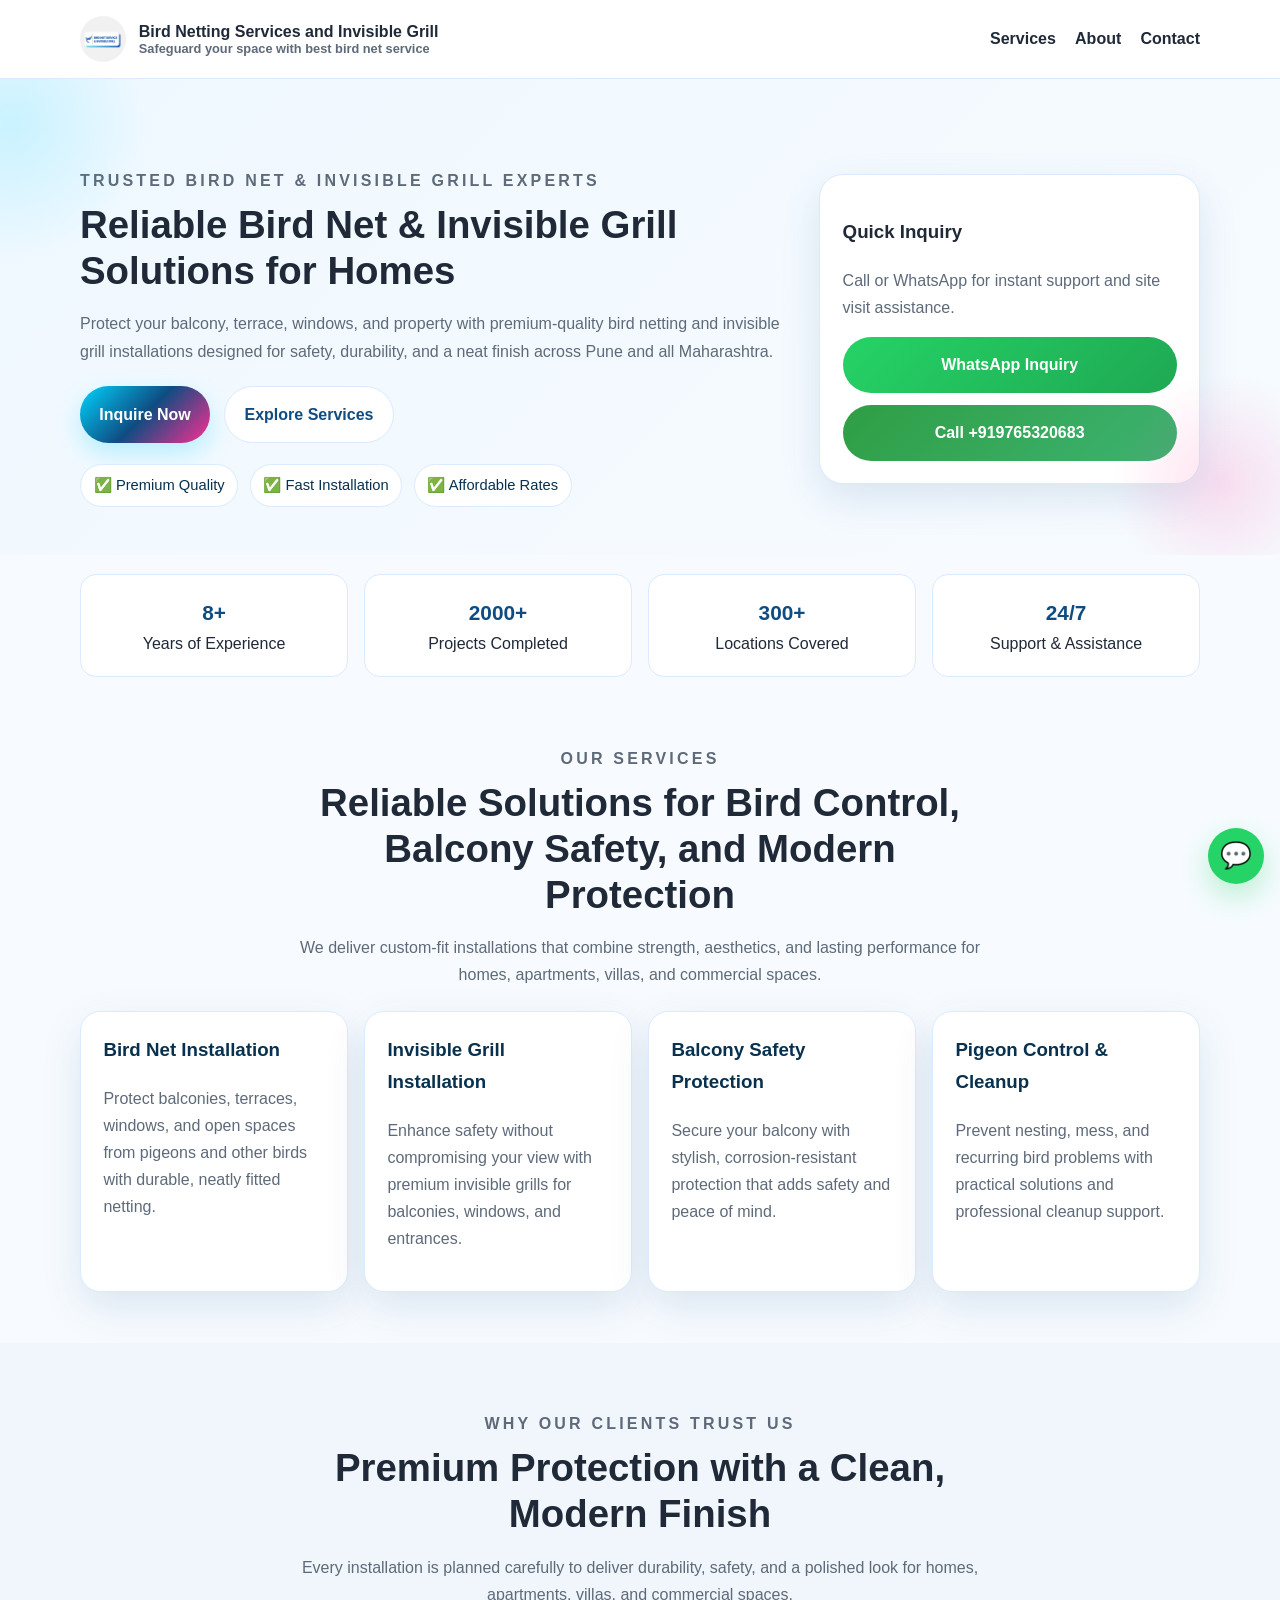
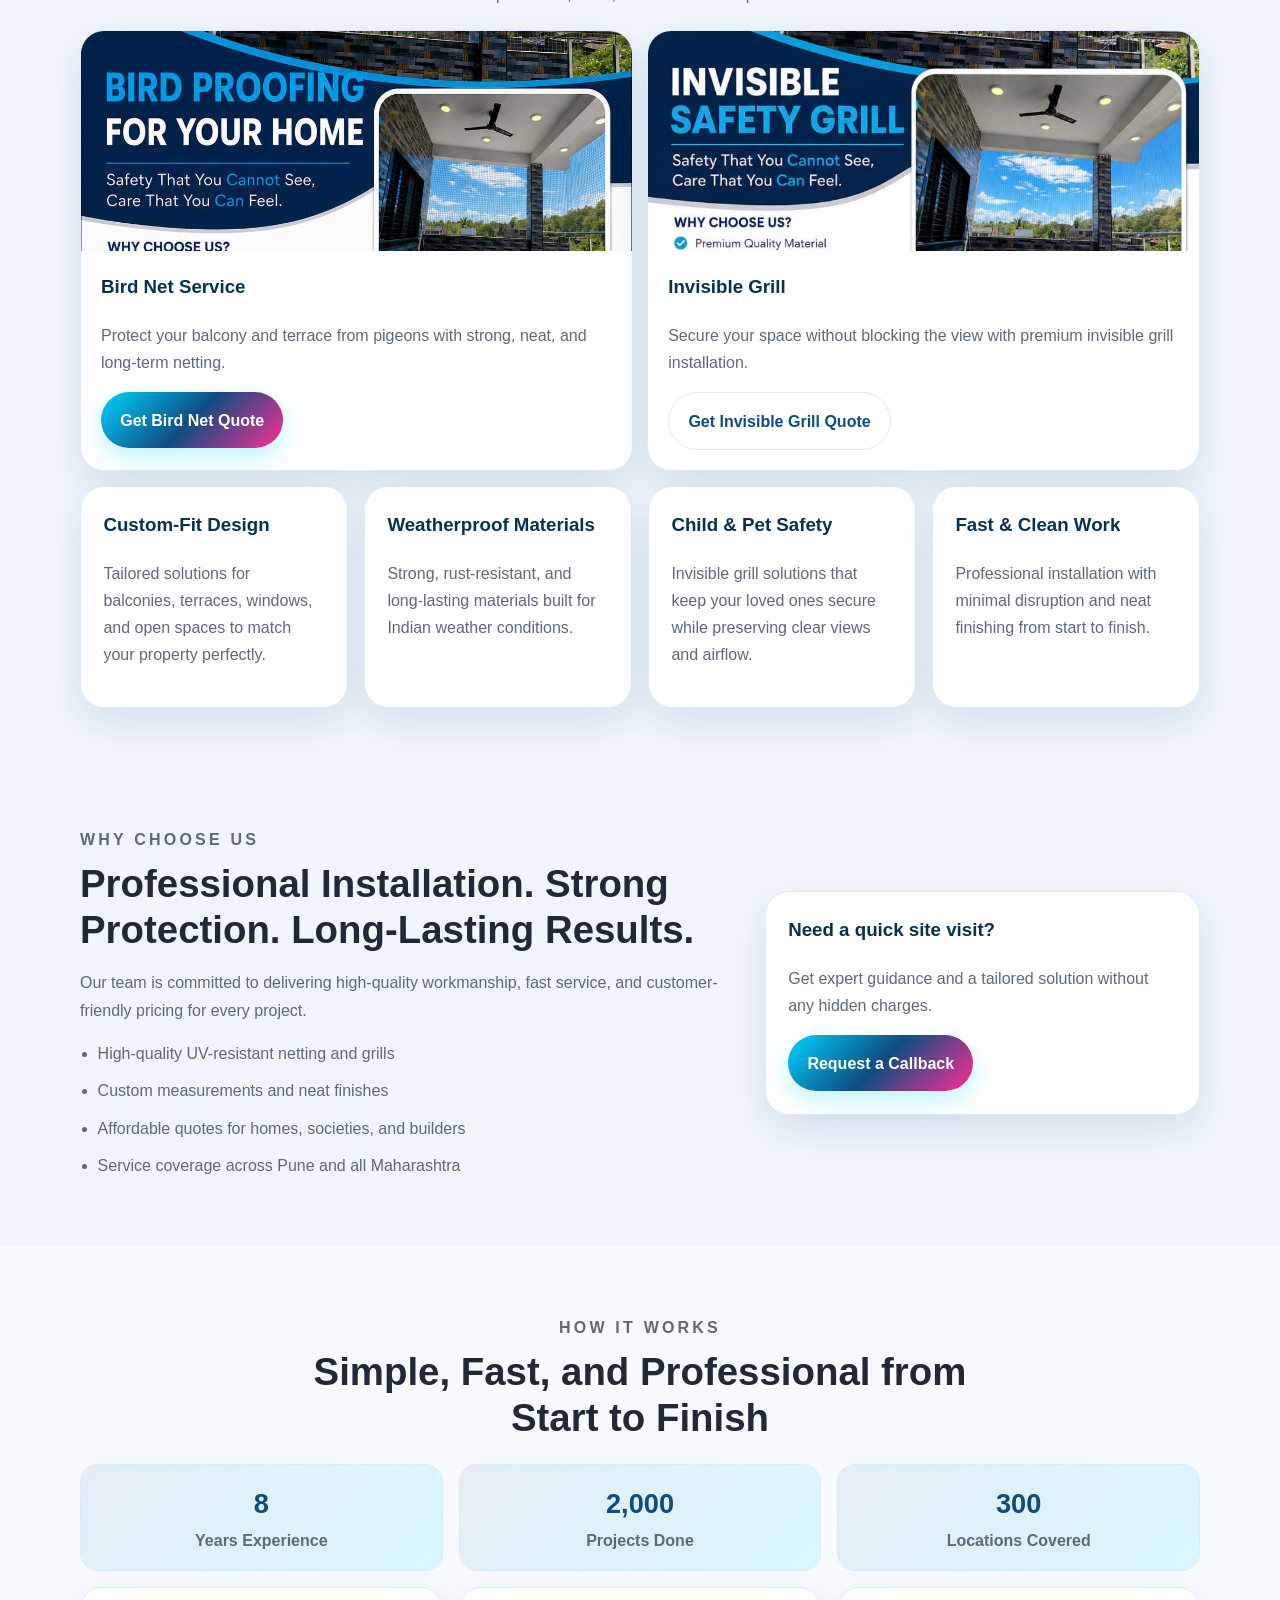
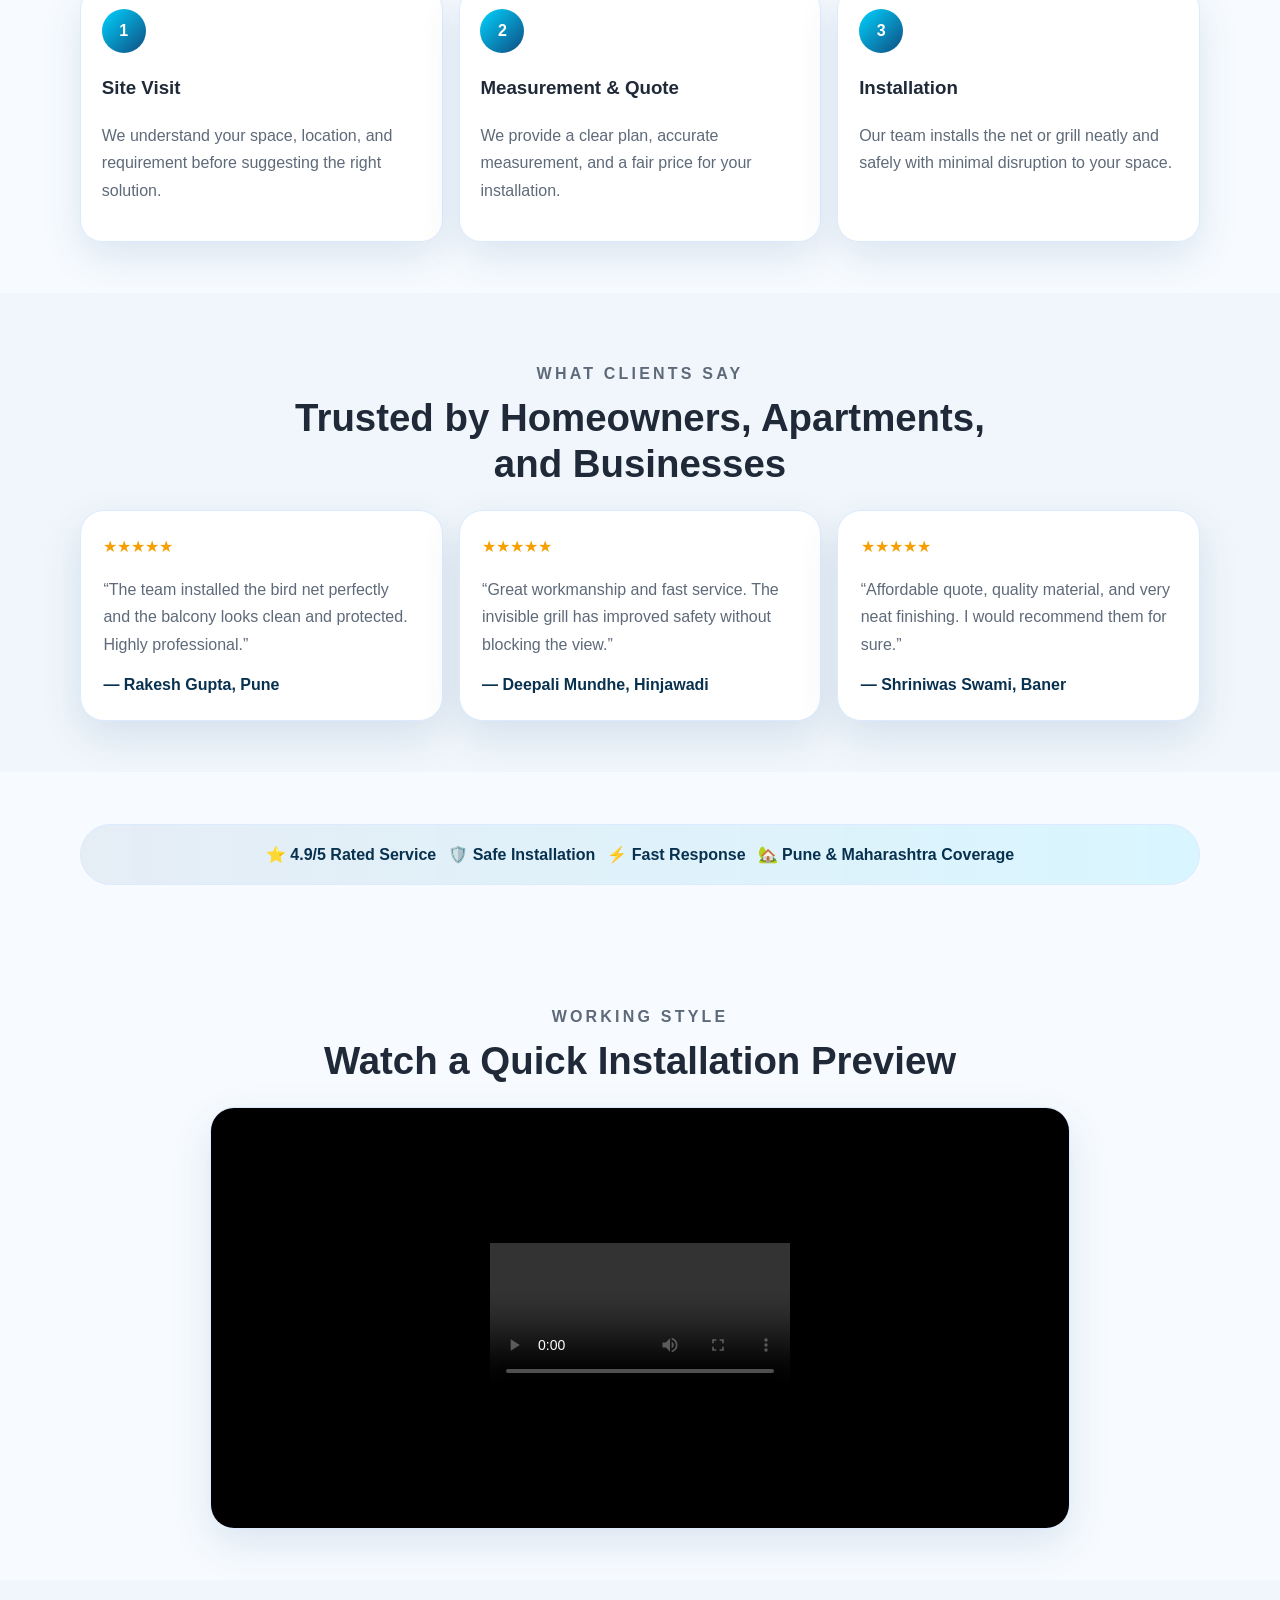
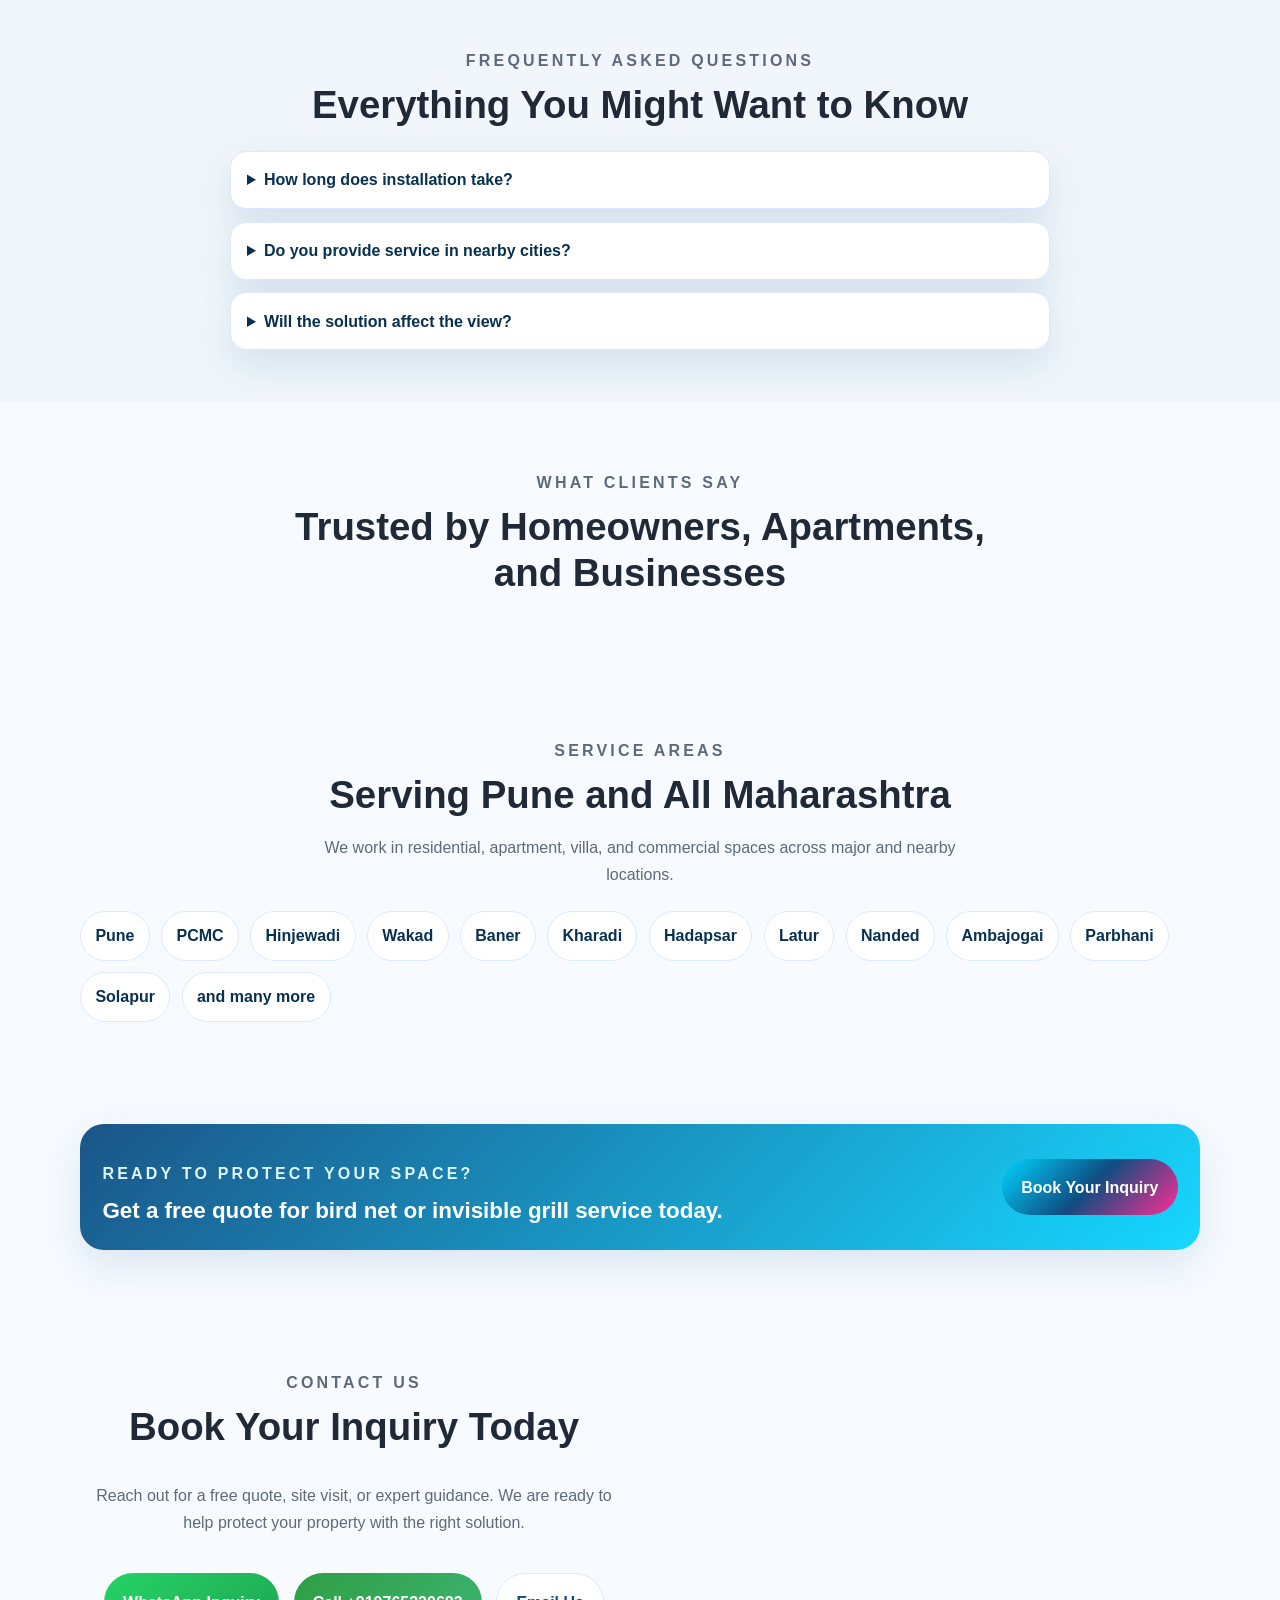
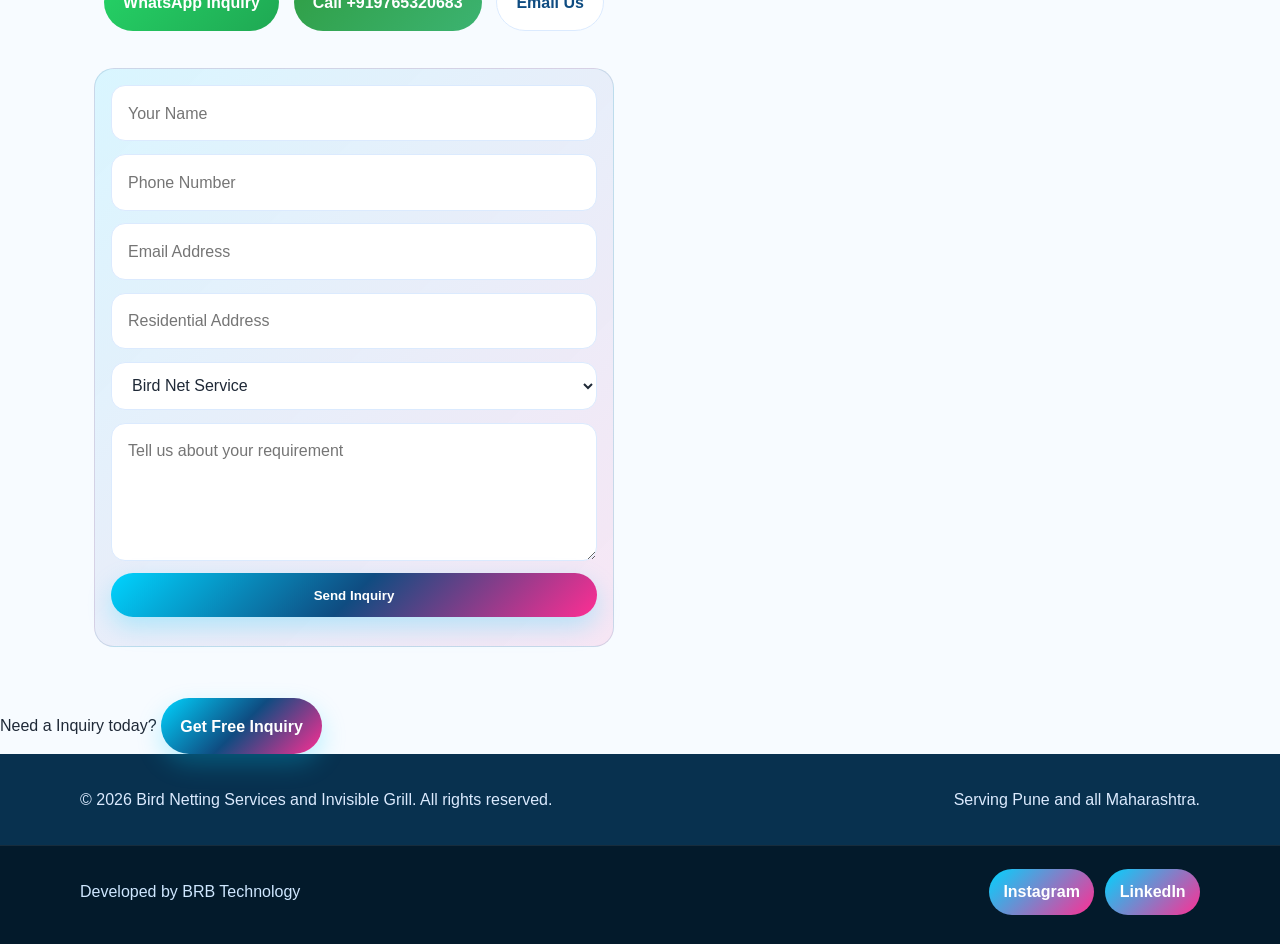
==== commit 2822d78a: "Update index.html" ====
--- a/index.html
+++ b/index.html
@@ -145,7 +145,7 @@
           </div>
           <div class="promo-grid">
             <article class="promo-card">
-              <img src="images/bird4.jprg" alt="Bird net service" />
+              <img src="images/bird4.jpeg" alt="Bird net service" />
               <div class="promo-body">
                 <h3>Bird Net Service</h3>
                 <p>Protect your balcony and terrace from pigeons with strong, neat, and long-term netting.</p>
